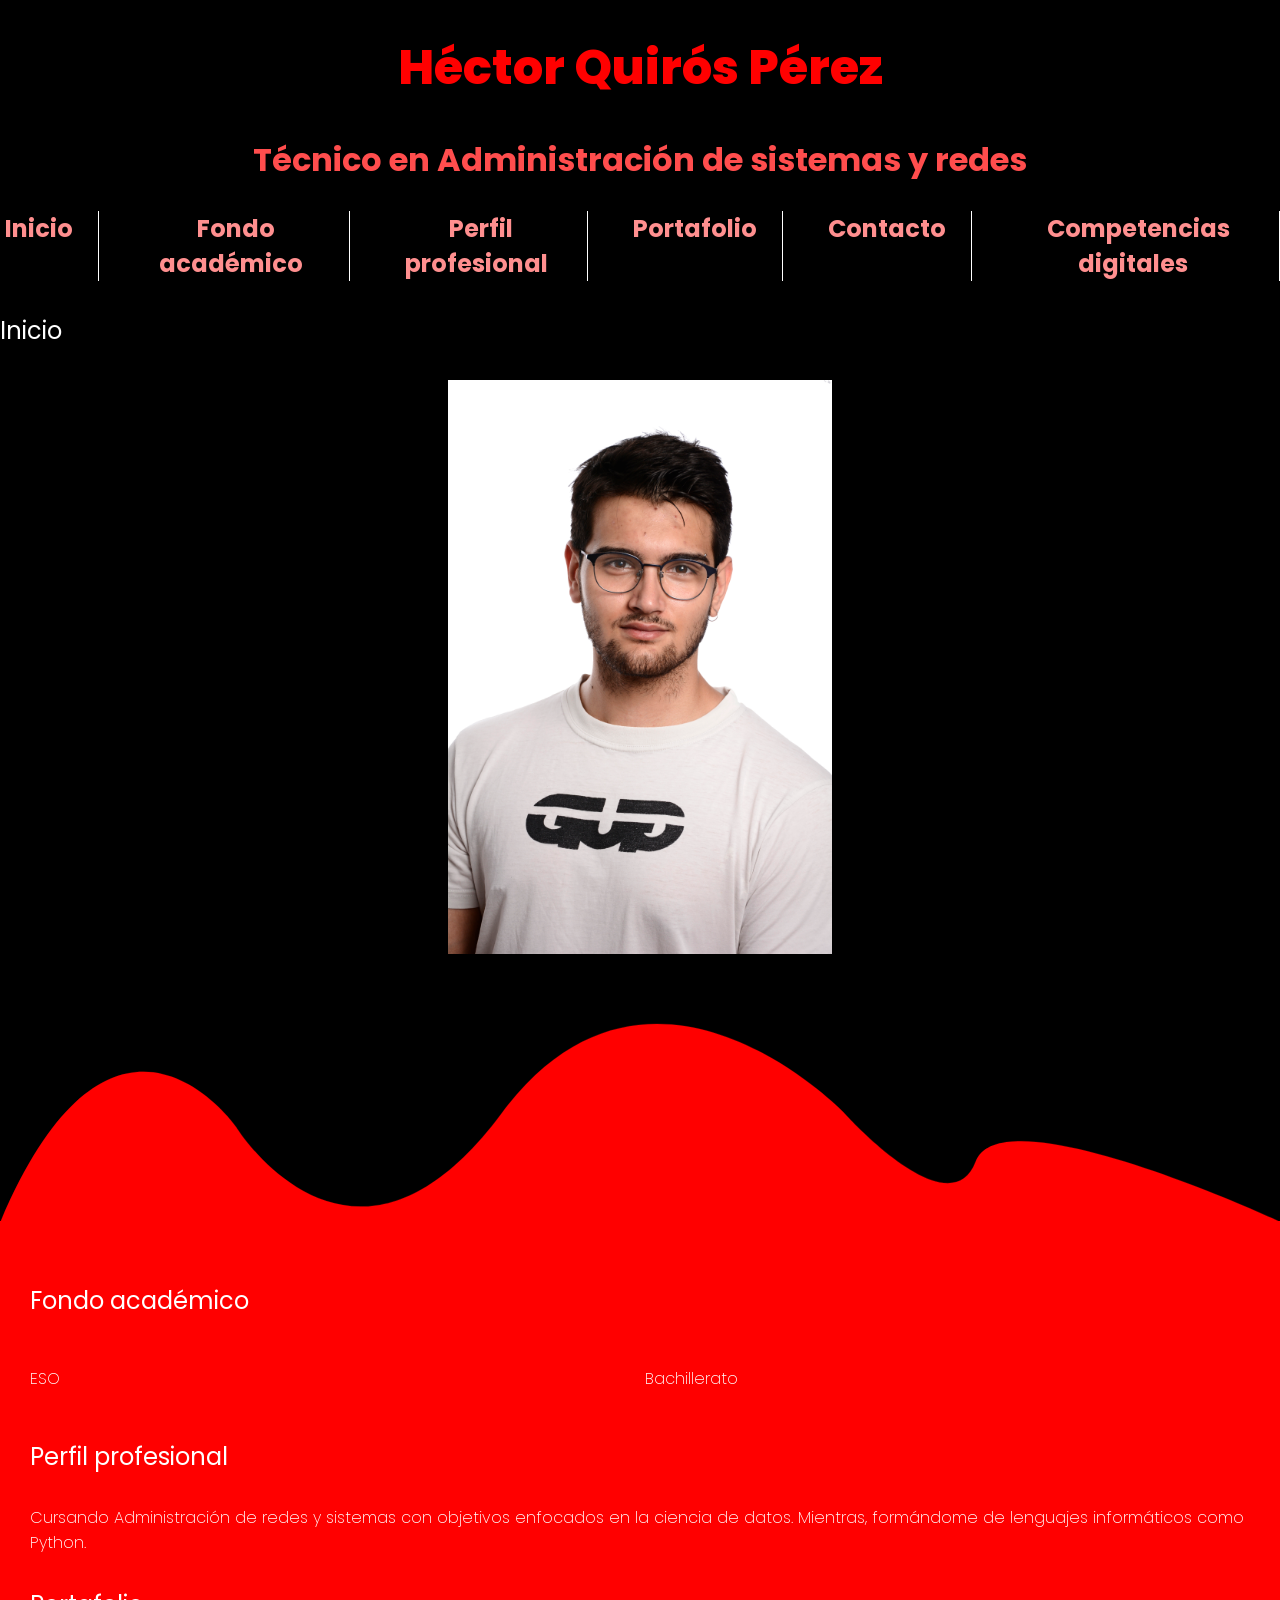
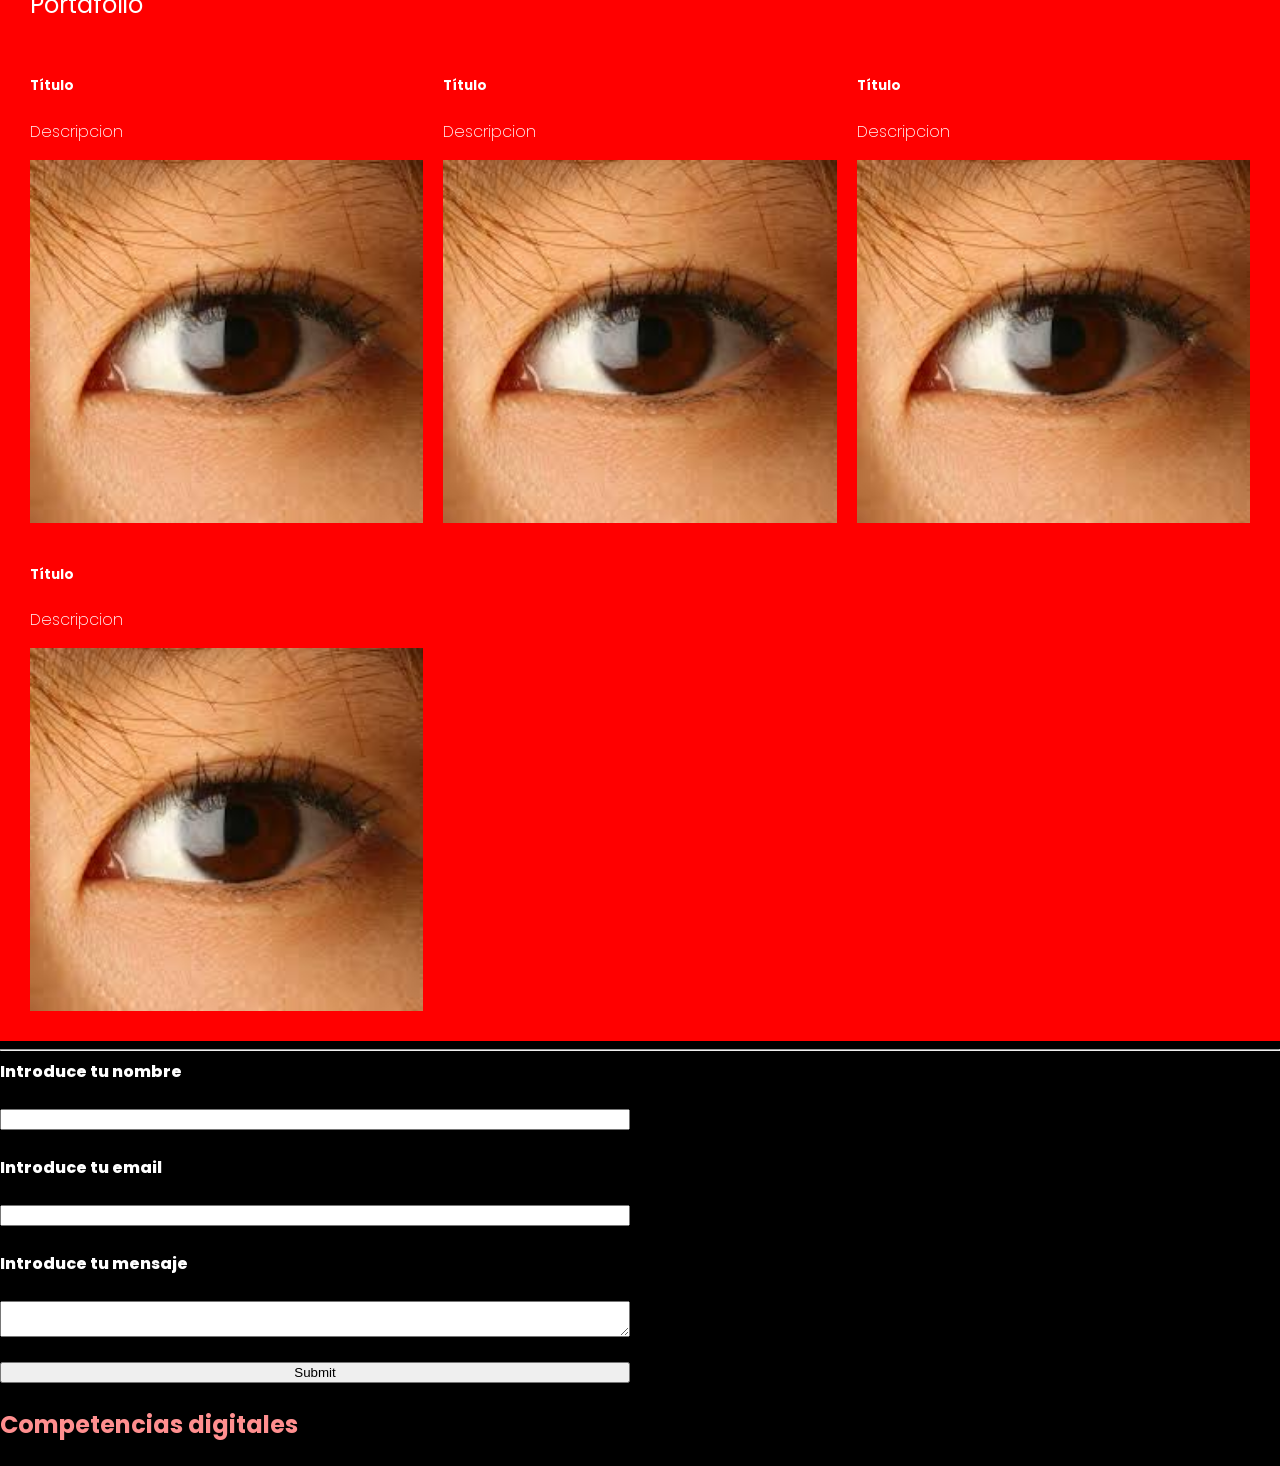
==== index.html @ 5cdb5352 "index.html, fuentes libres de Google Fonts, HTML corregido y README" ====
<!DOCTYPE html>
<html lang="es">
    <head>
        <title>Héctor Quirós Pérez</title>
        <meta charset = "UTF-8">
        <meta name="viewport" content="width=device-width, initial-scale=1.0">
        <link rel="preconnect" href="https://fonts.googleapis.com">
        <link rel="preconnect" href="https://fonts.gstatic.com" crossorigin>
        <link href="https://fonts.googleapis.com/css2?family=Poppins:wght@200;400;800&display=swap" rel="stylesheet">
        <style> 
        
        /* Fuentes: Poppins (Google Fonts, licencia libre OFL) */
        body {
            background-color: black;
            font-family: "Poppins", sans-serif; font-weight: 200; /* serif, sans-serif, monospace, fantasy, cursive */
            margin: 0;
            padding: 0%;
        }
        
        h1 {
            font-size: 300%;
            color: red;
            font-family: "Poppins", sans-serif; font-weight: 800;
        }

        h2 {
            font-size: 200%;
            color:#FF4D4D;
            font-style: bold;
        }
        
        h3 {
            font-size: 150%;
            color: #FF8F8F;
        }

        h4 {
            font-size: 150%;
            color: #ffffff;
            font-family: "Poppins", sans-serif; font-weight: 400;
            font-style: bold;
        }

        header, main, footer {
        
            width: auto;                    /* Indica la anchura del contenedor*/
            margin: auto;                   /*Indica los márgenes del contenedor - en este caso, centrar*/
            padding:0%;                   /*Margenes interiores (sagnría) */

        }
        #inicio img{                    /*llama al id inicio*/
            width: 30%;
            
        }
        header {
            text-align:center;          /*Alineación central*/

        }
        header nav ul { /*https://flexbox.jocarsa.com/*/
            display: flex; 
            list-style-type: none; 
            justify-content: center;
            padding: 0px;
            margin: 0px; 
            
        }
        
        header nav ul li a{
            padding:5px;                            /* Le pone una separecion entre elementos */
            color:inherit;                          /* Le quita el color azul predeterminado */
            text-decoration:none;                   /* Le quira el underlined */
        }
        
        main img {
            display: block;
            margin: 0 auto;
            margin-top: 0;
            width: auto;                            /* o width: 100% si quieres que se expanda */
        }

        .pintura {
            display: block;
            width: 100%;
            margin: 0;
            padding: 0;
        }

        .fondorojo {
            
            background-color: red;
            margin: 0;
            padding: 30px;
            color:rgb(255, 255, 255);
        }

        ul {
            display: flex;                                         /*DE IZQUIERDA A DERECHA*/
            gap: 40px;
        }
        
        ul li {
            padding-right: 20px;                                  /* Espacio a la derecha para que no quede tan pegado el borde */
            border-right: 1px solid rgb(255, 255, 255);         /* Barra vertical */
        }

        .contenido {
            display:flex;
            gap: 10px;

        }

        .contenido img {
            flex:1;
            width:50px;
            height: 50px;
        }
        
        .contenido p {
            flex:10;
        }

        #rejilla {
            display:grid;                                           /*CREA UNA REJILLA*/
            grid-template-columns: auto auto auto;                  /*Hace que entre todo*/
            gap: 20px;
        }

        #rejilla article img {
            width:100%;
        }

        #contacto {
            display: flex;
            gap:20px
        }

        #contacto iframe {
            flex:1
        }

        #contacto form {
            display:flex;
            flex:1;
            flex-direction: column;
        }

        form {
            font-size: 100%;
            color: white;
            font-family: "Poppins", sans-serif; font-weight: 800;
        }

        .hr {
            padding-top: 10%;
            padding-bottom: 10%;
        }
        

        


        .menu {
            font-size: 150%;
            color: #FF8F8F;
            font-weight: bold;
        }
        </style>

    </head>
    <body>
        <header>                                                            <!--Esto será la  cabecera de la página-->
            <h1> Héctor Quirós Pérez </h1>                                  <!-- Encabezados de diferentes niveles -->
            <h2> Técnico en Administración de sistemas y redes</h2>             <!-- La "b" de Bold es para negrita--> <!--La "U" es de Underlined--> <!--La "i" es de Italic-->
            
            <div class="menu">
            <nav>                                                           <!--Sección para la navegación-->
                <ul>
                    <li><a href="#inicio">Inicio</a></li>
                    <li><a href="#fondoacademico">Fondo académico</a></li>
                    <li><a href="#perfilprofesional">Perfil profesional</a></li>
                    <li><a href="#portafolio">Portafolio</a></li>
                    <li><a href="#contacto">Contacto</a></li>
                    <li><a href="#competenciasdigitales">Competencias digitales</a></li>
                </ul>
                                                                            <!--Esto es para búsqueda-->
            </nav>
            </div>
            
        </header>
        
        <main>
            
            <!-- Esto será la seccion principal-->
            <section id="inicio">
                <h4>Inicio</h4>
                <img src="foto propia.jpg" alt="Héctor Quirós Pérez">
             </section>
            
            <img src="svg.svg" alt="Separador de color" class="pintura" >
            <section class="fondorojo">
            
            <section id="fondoacademico">
                <h4>Fondo académico</h4>
                <div class="contenido">
                    <p>ESO</p>
                    <P>Bachillerato</P>
                </div>
            </section>
            <section id="perfilprofesional">
                <h4>Perfil profesional</h4>
                <p>Cursando Administración de redes y sistemas con objetivos enfocados en la ciencia de datos. Mientras, formándome de lenguajes informáticos como Python.</p>
            </section>
            <section id="portafolio">
                <h4>Portafolio</h4>
                <div id="rejilla">
                    <article>
                        <h5>Título</h5>
                        <p>Descripcion</p>
                        <img src="ojo.jfif" alt="Imagen del proyecto">
                    </article>
                    <article>
                        <h5>Título</h5>
                        <p>Descripcion</p>
                        <img src="ojo.jfif" alt="Imagen del proyecto">
                    </article>
                    <article>
                        <h5>Título</h5>
                        <p>Descripcion</p>
                        <img src="ojo.jfif" alt="Imagen del proyecto">
                    </article>
                    <article>
                        <h5>Título</h5>
                        <p>Descripcion</p>
                        <img src="ojo.jfif" alt="Imagen del proyecto">
                    </article>
                </div>
            </section>
            </section>                                                         
            <hr class="linea_horizontalpersonalizada">                                          <!-- BARRA QUE SEPARA HORIZONTALMENTE (HORIZONTAL RULE)-->
            <section id="contacto">
                <form>
                    <label for="nombre" >Introduce tu nombre</label><br> <!-- EL BR ES UN SALTO DE LÍNEA-->
                    <input type="text" name="nombre" id="nombre"><br>

                    <label for="email" >Introduce tu email</label><br><!-- EL BR ES UN SALTO DE LÍNEA-->
                    <input type="email" name="email" id="email"><br>

                    <label for="mensaje"> Introduce tu mensaje</label><br><!-- EL BR ES UN SALTO DE LÍNEA-->
                    <textarea name="mensaje" id="mensaje"></textarea><br>

                    <input type="submit">
                </form>
                <iframe width="560" height="315" src="https://www.youtube.com/embed/_LbSL3G6S6Q?si=IBovZrFPWwzzNDOe" title="YouTube video player" frameborder="0" allow="accelerometer; autoplay; clipboard-write; encrypted-media; gyroscope; picture-in-picture; web-share" referrerpolicy="strict-origin-when-cross-origin" allowfullscreen></iframe>
            </section>
            <section id="competenciasdigitales">
                <h3>Competencias digitales</h3>
             </section>

        </main>
        <footer>
            <!-- Esto será el pie de pagina-->
        </footer>
    </body>
</html>
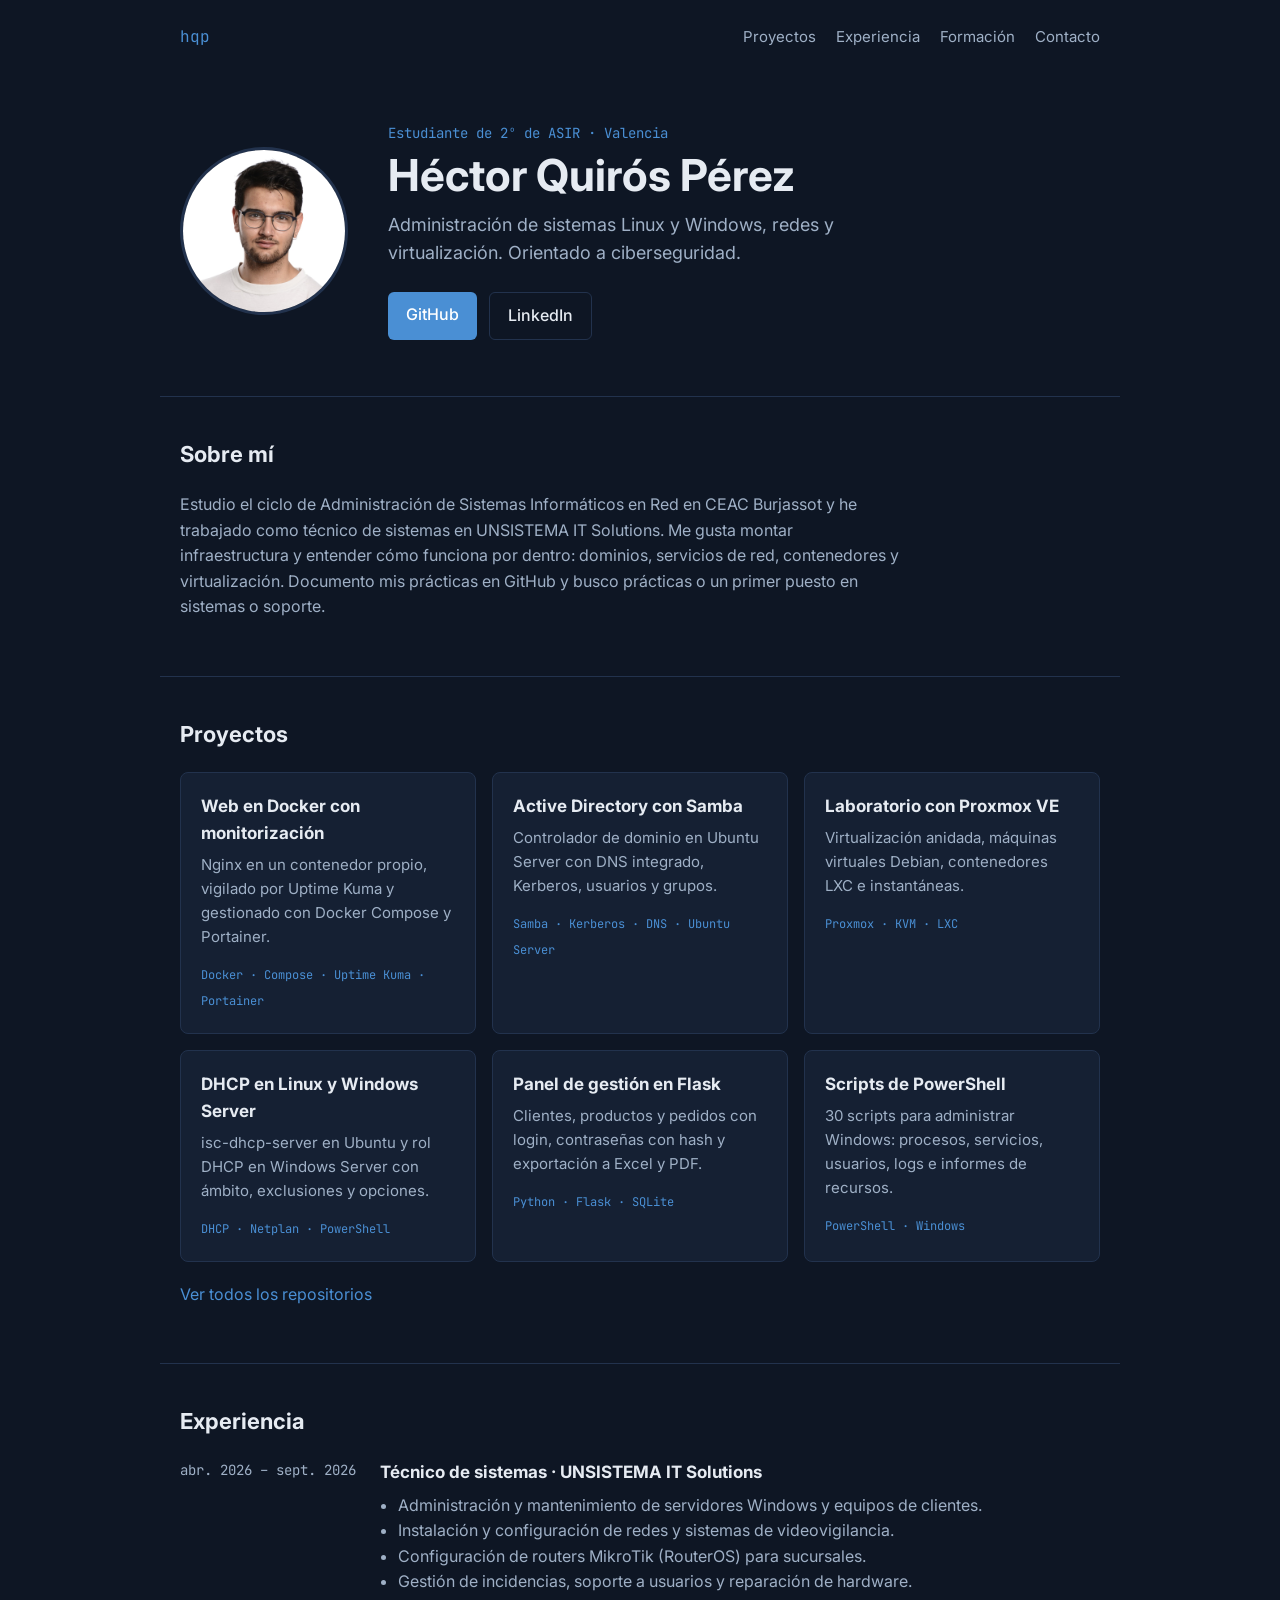
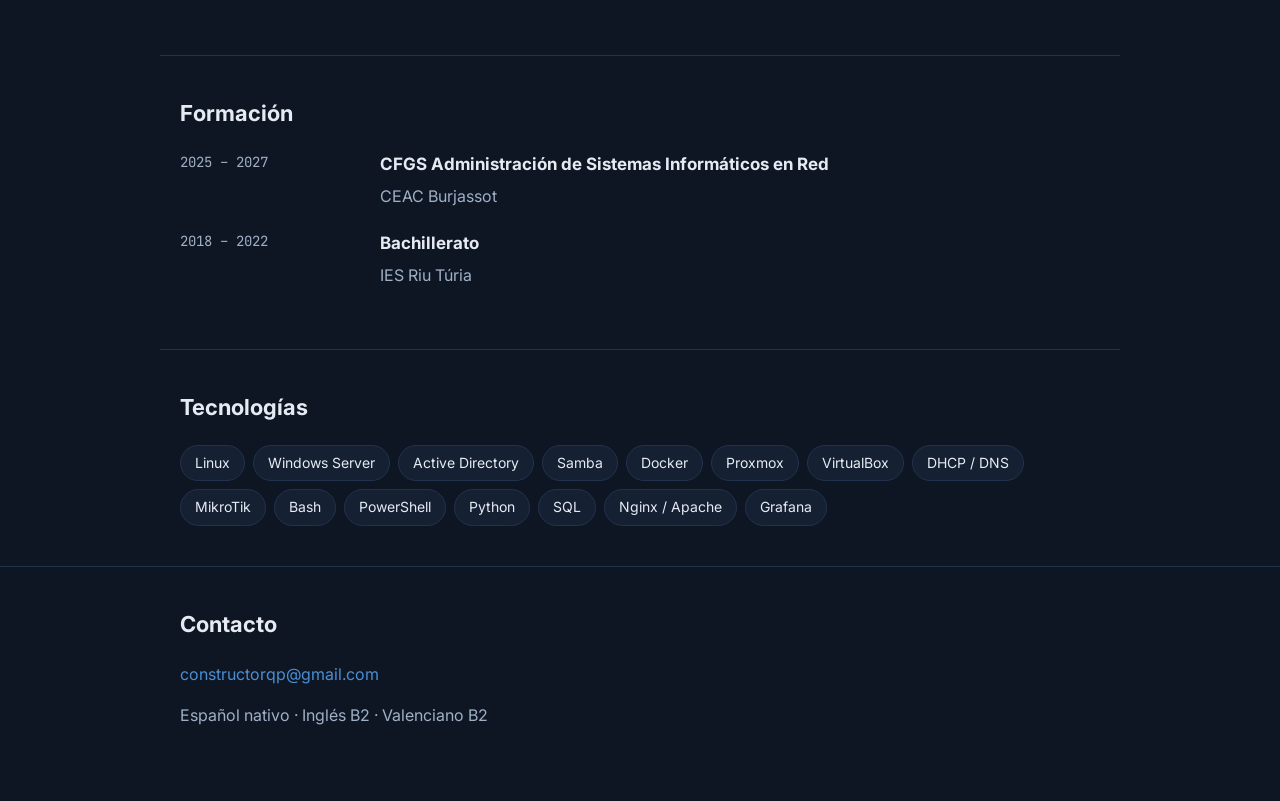
==== commit 1eddbf7d: "Portafolio personal con GitHub Pages; la práctica original pasa a su carpeta" ====
--- a/index.html
+++ b/index.html
@@ -1,264 +1,128 @@
 <!DOCTYPE html>
 <html lang="es">
-    <head>
-        <title>Héctor Quirós Pérez</title>
-        <meta charset = "UTF-8">
-        <meta name="viewport" content="width=device-width, initial-scale=1.0">
-        <link rel="preconnect" href="https://fonts.googleapis.com">
-        <link rel="preconnect" href="https://fonts.gstatic.com" crossorigin>
-        <link href="https://fonts.googleapis.com/css2?family=Poppins:wght@200;400;800&display=swap" rel="stylesheet">
-        <style> 
-        
-        /* Fuentes: Poppins (Google Fonts, licencia libre OFL) */
-        body {
-            background-color: black;
-            font-family: "Poppins", sans-serif; font-weight: 200; /* serif, sans-serif, monospace, fantasy, cursive */
-            margin: 0;
-            padding: 0%;
-        }
-        
-        h1 {
-            font-size: 300%;
-            color: red;
-            font-family: "Poppins", sans-serif; font-weight: 800;
-        }
+<head>
+  <meta charset="UTF-8">
+  <meta name="viewport" content="width=device-width, initial-scale=1.0">
+  <title>Héctor Quirós Pérez | Sistemas y redes</title>
+  <meta name="description" content="Portafolio de Héctor Quirós Pérez, estudiante de ASIR orientado a administración de sistemas, redes y ciberseguridad.">
+  <link rel="preconnect" href="https://fonts.googleapis.com">
+  <link rel="preconnect" href="https://fonts.gstatic.com" crossorigin>
+  <link href="https://fonts.googleapis.com/css2?family=Inter:wght@400;500;700&family=JetBrains+Mono:wght@400&display=swap" rel="stylesheet">
+  <link rel="stylesheet" href="assets/estilo.css">
+</head>
+<body>
+  <header class="cabecera">
+    <nav class="menu contenedor">
+      <span class="logo">hqp</span>
+      <ul>
+        <li><a href="#proyectos">Proyectos</a></li>
+        <li><a href="#experiencia">Experiencia</a></li>
+        <li><a href="#formacion">Formación</a></li>
+        <li><a href="#contacto">Contacto</a></li>
+      </ul>
+    </nav>
 
-        h2 {
-            font-size: 200%;
-            color:#FF4D4D;
-            font-style: bold;
-        }
-        
-        h3 {
-            font-size: 150%;
-            color: #FF8F8F;
-        }
+    <section class="hero contenedor">
+      <img src="assets/foto.jpg" alt="Héctor Quirós Pérez" class="foto">
+      <div>
+        <p class="etiqueta">Estudiante de 2º de ASIR · Valencia</p>
+        <h1>Héctor Quirós Pérez</h1>
+        <p class="lema">Administración de sistemas Linux y Windows, redes y virtualización. Orientado a ciberseguridad.</p>
+        <div class="botones">
+          <a class="boton" href="https://github.com/ConstructorQP">GitHub</a>
+          <a class="boton secundario" href="https://www.linkedin.com/in/h%C3%A9ctor-quir%C3%B3s-p%C3%A9rez-a8a136398/">LinkedIn</a>
+        </div>
+      </div>
+    </section>
+  </header>
 
-        h4 {
-            font-size: 150%;
-            color: #ffffff;
-            font-family: "Poppins", sans-serif; font-weight: 400;
-            font-style: bold;
-        }
+  <main>
+    <section class="contenedor bloque">
+      <h2>Sobre mí</h2>
+      <p>Estudio el ciclo de Administración de Sistemas Informáticos en Red en CEAC Burjassot y he trabajado como técnico de sistemas en UNSISTEMA IT Solutions. Me gusta montar infraestructura y entender cómo funciona por dentro: dominios, servicios de red, contenedores y virtualización. Documento mis prácticas en GitHub y busco prácticas o un primer puesto en sistemas o soporte.</p>
+    </section>
 
-        header, main, footer {
-        
-            width: auto;                    /* Indica la anchura del contenedor*/
-            margin: auto;                   /*Indica los márgenes del contenedor - en este caso, centrar*/
-            padding:0%;                   /*Margenes interiores (sagnría) */
+    <section id="proyectos" class="contenedor bloque">
+      <h2>Proyectos</h2>
+      <div class="rejilla">
+        <a class="tarjeta" href="https://github.com/ConstructorQP/docker-web-uptime-kuma">
+          <h3>Web en Docker con monitorización</h3>
+          <p>Nginx en un contenedor propio, vigilado por Uptime Kuma y gestionado con Docker Compose y Portainer.</p>
+          <span class="tags">Docker · Compose · Uptime Kuma · Portainer</span>
+        </a>
+        <a class="tarjeta" href="https://github.com/ConstructorQP/samba-active-directory">
+          <h3>Active Directory con Samba</h3>
+          <p>Controlador de dominio en Ubuntu Server con DNS integrado, Kerberos, usuarios y grupos.</p>
+          <span class="tags">Samba · Kerberos · DNS · Ubuntu Server</span>
+        </a>
+        <a class="tarjeta" href="https://github.com/ConstructorQP/proxmox-virtualizacion">
+          <h3>Laboratorio con Proxmox VE</h3>
+          <p>Virtualización anidada, máquinas virtuales Debian, contenedores LXC e instantáneas.</p>
+          <span class="tags">Proxmox · KVM · LXC</span>
+        </a>
+        <a class="tarjeta" href="https://github.com/ConstructorQP/dhcp-linux-windows-server">
+          <h3>DHCP en Linux y Windows Server</h3>
+          <p>isc-dhcp-server en Ubuntu y rol DHCP en Windows Server con ámbito, exclusiones y opciones.</p>
+          <span class="tags">DHCP · Netplan · PowerShell</span>
+        </a>
+        <a class="tarjeta" href="https://github.com/ConstructorQP/flask-microsaas">
+          <h3>Panel de gestión en Flask</h3>
+          <p>Clientes, productos y pedidos con login, contraseñas con hash y exportación a Excel y PDF.</p>
+          <span class="tags">Python · Flask · SQLite</span>
+        </a>
+        <a class="tarjeta" href="https://github.com/ConstructorQP/scripts-powershell">
+          <h3>Scripts de PowerShell</h3>
+          <p>30 scripts para administrar Windows: procesos, servicios, usuarios, logs e informes de recursos.</p>
+          <span class="tags">PowerShell · Windows</span>
+        </a>
+      </div>
+      <p class="mas"><a href="https://github.com/ConstructorQP?tab=repositories">Ver todos los repositorios</a></p>
+    </section>
 
-        }
-        #inicio img{                    /*llama al id inicio*/
-            width: 30%;
-            
-        }
-        header {
-            text-align:center;          /*Alineación central*/
+    <section id="experiencia" class="contenedor bloque">
+      <h2>Experiencia</h2>
+      <article class="linea">
+        <div class="fecha">abr. 2026 – sept. 2026</div>
+        <div>
+          <h3>Técnico de sistemas · UNSISTEMA IT Solutions</h3>
+          <ul>
+            <li>Administración y mantenimiento de servidores Windows y equipos de clientes.</li>
+            <li>Instalación y configuración de redes y sistemas de videovigilancia.</li>
+            <li>Configuración de routers MikroTik (RouterOS) para sucursales.</li>
+            <li>Gestión de incidencias, soporte a usuarios y reparación de hardware.</li>
+          </ul>
+        </div>
+      </article>
+    </section>
 
-        }
-        header nav ul { /*https://flexbox.jocarsa.com/*/
-            display: flex; 
-            list-style-type: none; 
-            justify-content: center;
-            padding: 0px;
-            margin: 0px; 
-            
-        }
-        
-        header nav ul li a{
-            padding:5px;                            /* Le pone una separecion entre elementos */
-            color:inherit;                          /* Le quita el color azul predeterminado */
-            text-decoration:none;                   /* Le quira el underlined */
-        }
-        
-        main img {
-            display: block;
-            margin: 0 auto;
-            margin-top: 0;
-            width: auto;                            /* o width: 100% si quieres que se expanda */
-        }
+    <section id="formacion" class="contenedor bloque">
+      <h2>Formación</h2>
+      <article class="linea">
+        <div class="fecha">2025 – 2027</div>
+        <div><h3>CFGS Administración de Sistemas Informáticos en Red</h3><p>CEAC Burjassot</p></div>
+      </article>
+      <article class="linea">
+        <div class="fecha">2018 – 2022</div>
+        <div><h3>Bachillerato</h3><p>IES Riu Túria</p></div>
+      </article>
+    </section>
 
-        .pintura {
-            display: block;
-            width: 100%;
-            margin: 0;
-            padding: 0;
-        }
+    <section class="contenedor bloque">
+      <h2>Tecnologías</h2>
+      <ul class="chips">
+        <li>Linux</li><li>Windows Server</li><li>Active Directory</li><li>Samba</li><li>Docker</li><li>Proxmox</li>
+        <li>VirtualBox</li><li>DHCP / DNS</li><li>MikroTik</li><li>Bash</li><li>PowerShell</li><li>Python</li>
+        <li>SQL</li><li>Nginx / Apache</li><li>Grafana</li>
+      </ul>
+    </section>
+  </main>
 
-        .fondorojo {
-            
-            background-color: red;
-            margin: 0;
-            padding: 30px;
-            color:rgb(255, 255, 255);
-        }
-
-        ul {
-            display: flex;                                         /*DE IZQUIERDA A DERECHA*/
-            gap: 40px;
-        }
-        
-        ul li {
-            padding-right: 20px;                                  /* Espacio a la derecha para que no quede tan pegado el borde */
-            border-right: 1px solid rgb(255, 255, 255);         /* Barra vertical */
-        }
-
-        .contenido {
-            display:flex;
-            gap: 10px;
-
-        }
-
-        .contenido img {
-            flex:1;
-            width:50px;
-            height: 50px;
-        }
-        
-        .contenido p {
-            flex:10;
-        }
-
-        #rejilla {
-            display:grid;                                           /*CREA UNA REJILLA*/
-            grid-template-columns: auto auto auto;                  /*Hace que entre todo*/
-            gap: 20px;
-        }
-
-        #rejilla article img {
-            width:100%;
-        }
-
-        #contacto {
-            display: flex;
-            gap:20px
-        }
-
-        #contacto iframe {
-            flex:1
-        }
-
-        #contacto form {
-            display:flex;
-            flex:1;
-            flex-direction: column;
-        }
-
-        form {
-            font-size: 100%;
-            color: white;
-            font-family: "Poppins", sans-serif; font-weight: 800;
-        }
-
-        .hr {
-            padding-top: 10%;
-            padding-bottom: 10%;
-        }
-        
-
-        
-
-
-        .menu {
-            font-size: 150%;
-            color: #FF8F8F;
-            font-weight: bold;
-        }
-        </style>
-
-    </head>
-    <body>
-        <header>                                                            <!--Esto será la  cabecera de la página-->
-            <h1> Héctor Quirós Pérez </h1>                                  <!-- Encabezados de diferentes niveles -->
-            <h2> Técnico en Administración de sistemas y redes</h2>             <!-- La "b" de Bold es para negrita--> <!--La "U" es de Underlined--> <!--La "i" es de Italic-->
-            
-            <div class="menu">
-            <nav>                                                           <!--Sección para la navegación-->
-                <ul>
-                    <li><a href="#inicio">Inicio</a></li>
-                    <li><a href="#fondoacademico">Fondo académico</a></li>
-                    <li><a href="#perfilprofesional">Perfil profesional</a></li>
-                    <li><a href="#portafolio">Portafolio</a></li>
-                    <li><a href="#contacto">Contacto</a></li>
-                    <li><a href="#competenciasdigitales">Competencias digitales</a></li>
-                </ul>
-                                                                            <!--Esto es para búsqueda-->
-            </nav>
-            </div>
-            
-        </header>
-        
-        <main>
-            
-            <!-- Esto será la seccion principal-->
-            <section id="inicio">
-                <h4>Inicio</h4>
-                <img src="foto propia.jpg" alt="Héctor Quirós Pérez">
-             </section>
-            
-            <img src="svg.svg" alt="Separador de color" class="pintura" >
-            <section class="fondorojo">
-            
-            <section id="fondoacademico">
-                <h4>Fondo académico</h4>
-                <div class="contenido">
-                    <p>ESO</p>
-                    <P>Bachillerato</P>
-                </div>
-            </section>
-            <section id="perfilprofesional">
-                <h4>Perfil profesional</h4>
-                <p>Cursando Administración de redes y sistemas con objetivos enfocados en la ciencia de datos. Mientras, formándome de lenguajes informáticos como Python.</p>
-            </section>
-            <section id="portafolio">
-                <h4>Portafolio</h4>
-                <div id="rejilla">
-                    <article>
-                        <h5>Título</h5>
-                        <p>Descripcion</p>
-                        <img src="ojo.jfif" alt="Imagen del proyecto">
-                    </article>
-                    <article>
-                        <h5>Título</h5>
-                        <p>Descripcion</p>
-                        <img src="ojo.jfif" alt="Imagen del proyecto">
-                    </article>
-                    <article>
-                        <h5>Título</h5>
-                        <p>Descripcion</p>
-                        <img src="ojo.jfif" alt="Imagen del proyecto">
-                    </article>
-                    <article>
-                        <h5>Título</h5>
-                        <p>Descripcion</p>
-                        <img src="ojo.jfif" alt="Imagen del proyecto">
-                    </article>
-                </div>
-            </section>
-            </section>                                                         
-            <hr class="linea_horizontalpersonalizada">                                          <!-- BARRA QUE SEPARA HORIZONTALMENTE (HORIZONTAL RULE)-->
-            <section id="contacto">
-                <form>
-                    <label for="nombre" >Introduce tu nombre</label><br> <!-- EL BR ES UN SALTO DE LÍNEA-->
-                    <input type="text" name="nombre" id="nombre"><br>
-
-                    <label for="email" >Introduce tu email</label><br><!-- EL BR ES UN SALTO DE LÍNEA-->
-                    <input type="email" name="email" id="email"><br>
-
-                    <label for="mensaje"> Introduce tu mensaje</label><br><!-- EL BR ES UN SALTO DE LÍNEA-->
-                    <textarea name="mensaje" id="mensaje"></textarea><br>
-
-                    <input type="submit">
-                </form>
-                <iframe width="560" height="315" src="https://www.youtube.com/embed/_LbSL3G6S6Q?si=IBovZrFPWwzzNDOe" title="YouTube video player" frameborder="0" allow="accelerometer; autoplay; clipboard-write; encrypted-media; gyroscope; picture-in-picture; web-share" referrerpolicy="strict-origin-when-cross-origin" allowfullscreen></iframe>
-            </section>
-            <section id="competenciasdigitales">
-                <h3>Competencias digitales</h3>
-             </section>
-
-        </main>
-        <footer>
-            <!-- Esto será el pie de pagina-->
-        </footer>
-    </body>
+  <footer id="contacto" class="pie">
+    <div class="contenedor">
+      <h2>Contacto</h2>
+      <p><a href="mailto:constructorqp@gmail.com">constructorqp@gmail.com</a></p>
+      <p class="idiomas">Español nativo · Inglés B2 · Valenciano B2</p>
+    </div>
+  </footer>
+</body>
 </html>
--- a/assets/estilo.css
+++ b/assets/estilo.css
@@ -0,0 +1,71 @@
+:root {
+  --fondo: #0e1624;
+  --superficie: #152033;
+  --borde: #22324d;
+  --texto: #e6ebf2;
+  --suave: #9fb0c6;
+  --acento: #4a8fd4;
+}
+
+* { box-sizing: border-box; }
+
+body {
+  margin: 0;
+  font-family: "Inter", system-ui, sans-serif;
+  background: var(--fondo);
+  color: var(--texto);
+  line-height: 1.6;
+}
+
+a { color: var(--acento); text-decoration: none; }
+a:hover { text-decoration: underline; }
+
+.contenedor { max-width: 960px; margin: 0 auto; padding: 0 20px; }
+
+.menu { display: flex; justify-content: space-between; align-items: center; padding-top: 24px; }
+.logo { font-family: "JetBrains Mono", monospace; color: var(--acento); }
+.menu ul { display: flex; gap: 20px; list-style: none; margin: 0; padding: 0; }
+.menu a { color: var(--suave); font-size: 15px; }
+
+.hero { display: flex; gap: 40px; align-items: center; padding: 72px 20px 56px; }
+.foto { width: 168px; height: 168px; border-radius: 50%; object-fit: cover; border: 3px solid var(--borde); }
+.etiqueta { color: var(--acento); font-family: "JetBrains Mono", monospace; font-size: 14px; margin: 0; }
+h1 { font-size: 44px; margin: 6px 0 10px; line-height: 1.15; }
+.lema { color: var(--suave); font-size: 18px; margin: 0 0 24px; max-width: 560px; }
+
+.botones { display: flex; gap: 12px; }
+.boton { background: var(--acento); color: #fff; padding: 10px 18px; border-radius: 6px; font-weight: 500; }
+.boton.secundario { background: transparent; border: 1px solid var(--borde); color: var(--texto); }
+.boton:hover { text-decoration: none; opacity: .9; }
+
+.bloque { padding: 40px 20px; border-top: 1px solid var(--borde); }
+h2 { font-size: 22px; margin: 0 0 20px; }
+h3 { font-size: 17px; margin: 0 0 6px; }
+.bloque > p { color: var(--suave); max-width: 720px; }
+
+.rejilla { display: grid; grid-template-columns: repeat(auto-fill, minmax(270px, 1fr)); gap: 16px; }
+.tarjeta { display: block; background: var(--superficie); border: 1px solid var(--borde); border-radius: 8px; padding: 20px; color: var(--texto); }
+.tarjeta:hover { border-color: var(--acento); text-decoration: none; }
+.tarjeta p { color: var(--suave); font-size: 15px; margin: 0 0 12px; }
+.tags { font-family: "JetBrains Mono", monospace; font-size: 12px; color: var(--acento); }
+.mas { margin-top: 20px; }
+
+.linea { display: grid; grid-template-columns: 180px 1fr; gap: 20px; margin-bottom: 20px; }
+.fecha { color: var(--suave); font-family: "JetBrains Mono", monospace; font-size: 14px; }
+.linea p, .linea li { color: var(--suave); margin: 0; }
+.linea ul { margin: 0; padding-left: 18px; }
+
+.chips { display: flex; flex-wrap: wrap; gap: 8px; list-style: none; padding: 0; margin: 0; }
+.chips li { background: var(--superficie); border: 1px solid var(--borde); border-radius: 999px; padding: 6px 14px; font-size: 14px; }
+
+.pie { border-top: 1px solid var(--borde); padding: 40px 0 56px; }
+.idiomas { color: var(--suave); }
+
+@media (max-width: 640px) {
+  .menu ul { gap: 12px; }
+  .menu a { font-size: 13px; }
+  .hero { flex-direction: column; text-align: center; padding-top: 48px; }
+  .botones { justify-content: center; }
+  h1 { font-size: 34px; }
+  .linea { grid-template-columns: 1fr; gap: 4px; }
+}
